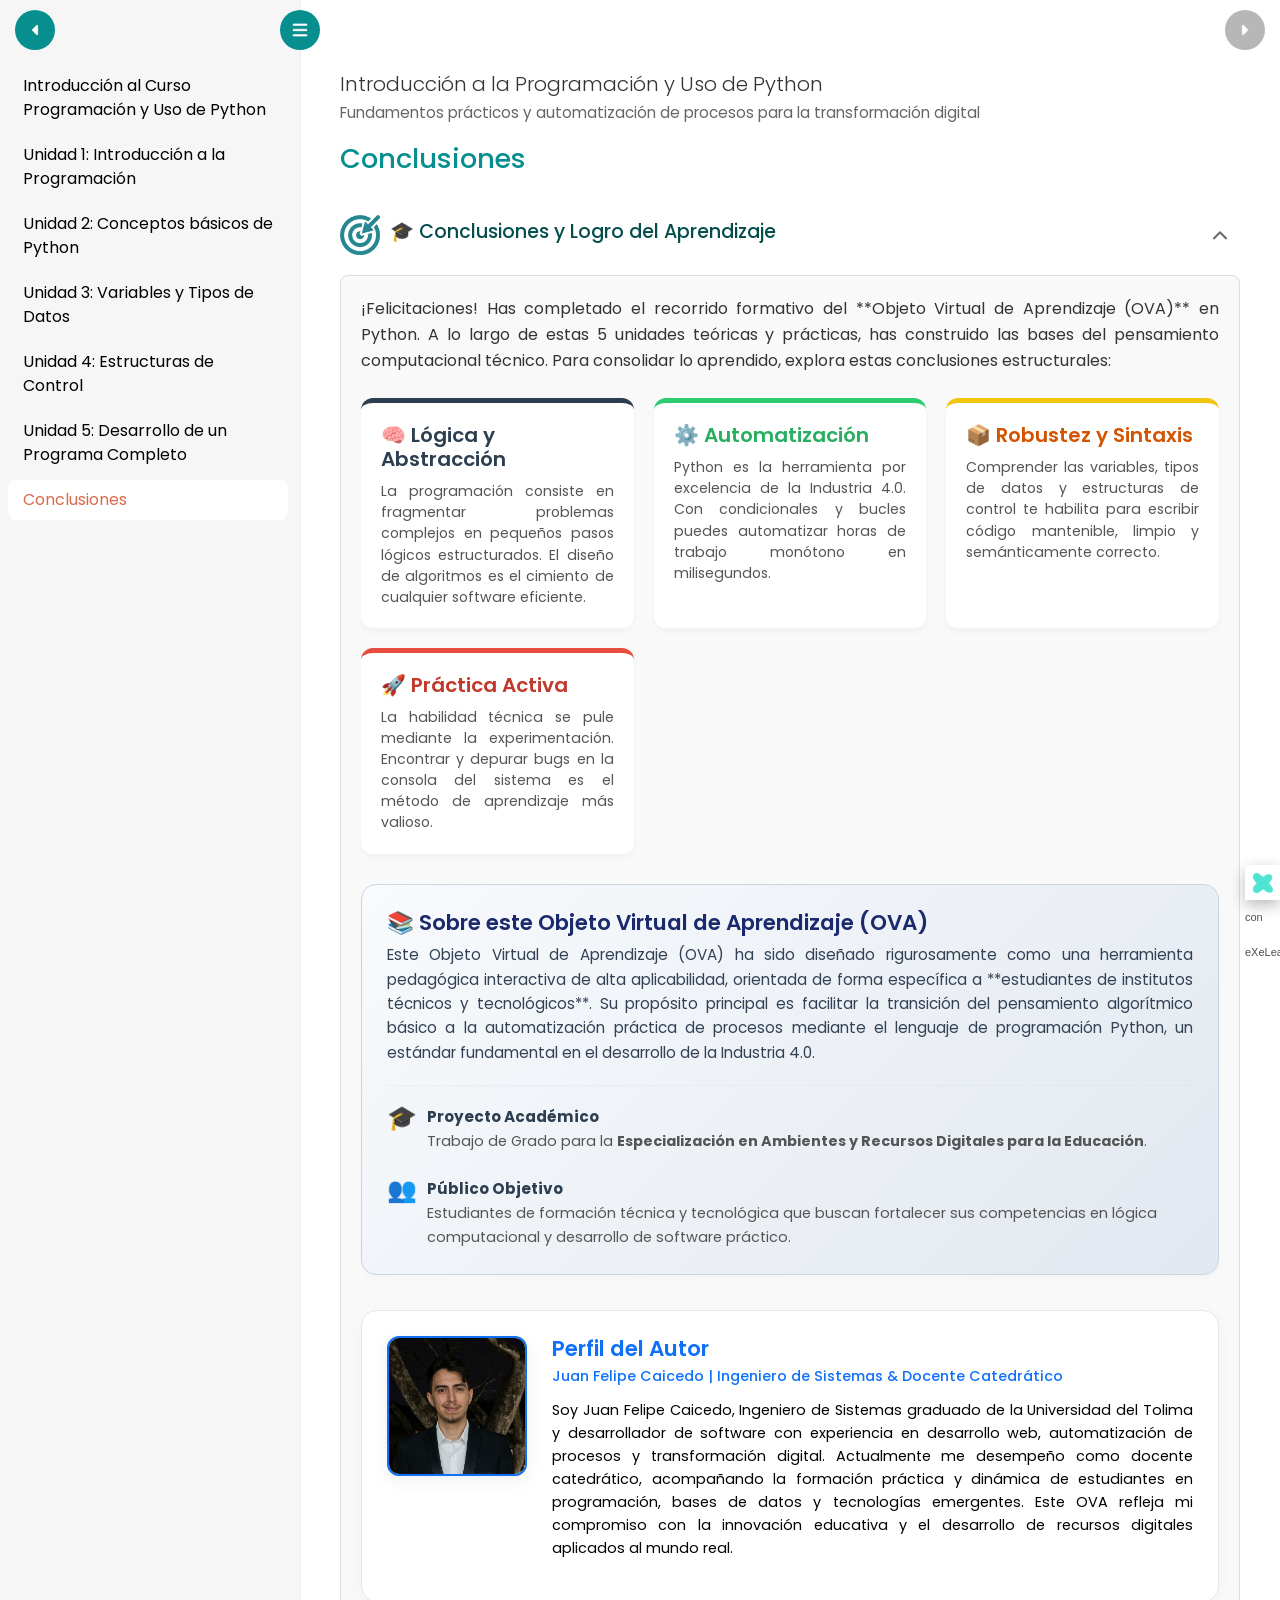
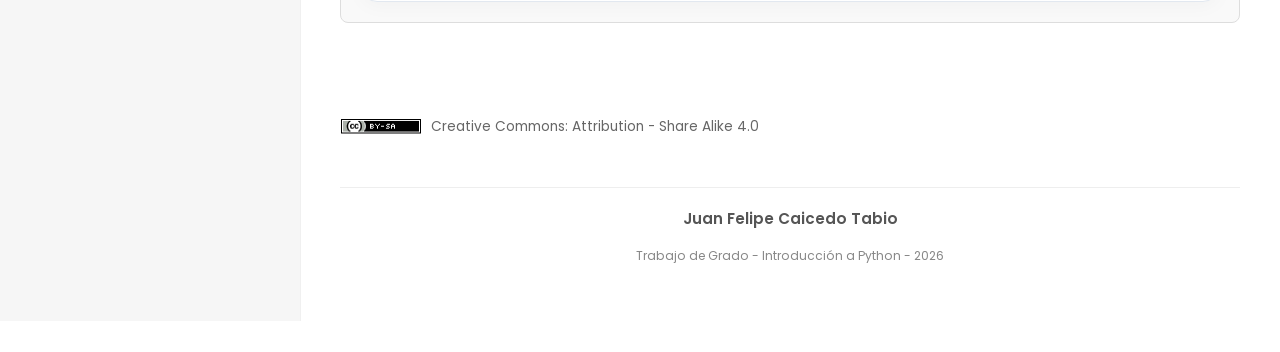
==== html/conclusiones-y-zona-de-retos.html @ b4ab0c45 "Add project files" ====
<!DOCTYPE html>
<html lang="es" id="exe-node-conclusiones-y-retos">
<head>
<meta charset="utf-8">
<meta name="generator" content="eXeLearning v3.0.2">
<meta name="viewport" content="width=device-width, initial-scale=1">
<link rel="license" type="text/html" href="https://creativecommons.org/licenses/by-sa/4.0/">
<title>Conclusiones | Introducción a la Programación y Uso de Python</title>
<script>document.querySelector("html").classList.add("js");</script>
<script src="../libs/jquery/jquery.min.js"> </script>
<script src="../libs/common_i18n.js"> </script>
<script src="../libs/common.js"> </script>
<script src="../libs/exe_export.js"> </script>
<script src="../libs/bootstrap/bootstrap.bundle.min.js"> </script>
<link rel="stylesheet" href="../libs/bootstrap/bootstrap.min.css">
<script src="../idevices/text/text.js"> </script>
<link rel="stylesheet" href="../idevices/text/text.css">
<link rel="stylesheet" href="../content/css/base.css">
<script src="../theme/style.js"> </script>
<link rel="stylesheet" href="../theme/style.css">
<link rel="icon" type="image/x-icon" href="../libs/favicon.ico">
<link href="https://fonts.googleapis.com/css2?family=Poppins:wght@300;400;600&amp;family=Courier+Prime:wght@400;700&amp;display=swap" rel="stylesheet">
<style>
    /* Tipografía Profesional */
    body {
        font-family: 'Poppins', sans-serif !important;
        color: #333;
    }

    /* Barra de progreso de lectura superior */
    #progress-container {
        position: fixed;
        top: 0;
        left: 0;
        width: 100%;
        height: 5px;
        background: transparent;
        z-index: 9999;
    }
    #progress-bar {
        height: 5px;
        background: linear-gradient(90deg, #e74c3c, #f1c40f, #2ecc71);
        width: 0%;
    }

    /* Estilo de Tarjetas Modernas */
    .iDevice {
        border: none !important;
        box-shadow: 0 4px 15px rgba(0,0,0,0.08) !important;
        border-radius: 16px !important;
        overflow: hidden;
        margin-bottom: 35px !important;
        transition: transform 0.3s cubic-bezier(0.25, 0.8, 0.25, 1), box-shadow 0.3s ease;
    }
    .iDevice:hover {
        transform: translateY(-5px);
        box-shadow: 0 10px 25px rgba(0,0,0,0.12) !important;
    }

    /* Estilos Premium de Conclusiones */
    .concl-grid {
        display: grid;
        grid-template-columns: repeat(auto-fit, minmax(200px, 1fr));
        gap: 20px;
        margin-bottom: 30px;
    }
    .concl-card {
        background: white;
        border-radius: 12px;
        padding: 20px;
        box-shadow: 0 4px 6px rgba(0,0,0,0.03);
        border-top: 5px solid #3498db;
        transition: all 0.3s ease;
    }
    .concl-card:hover {
        transform: translateY(-3px);
        box-shadow: 0 6px 12px rgba(0,0,0,0.08);
    }
    .concl-card.blue { border-top-color: #2c3e50; }
    .concl-card.green { border-top-color: #2ecc71; }
    .concl-card.amber { border-top-color: #f1c40f; }
    .concl-card.coral { border-top-color: #e74c3c; }

    /* Perfil del Autor */
    .author-profile {
        background: #ffffff;
        border-radius: 16px;
        padding: 25px;
        border: 1px solid #e2e8f0;
        margin-top: 35px;
        box-shadow: 0 4px 20px rgba(0, 0, 0, 0.03);
        display: flex;
        flex-direction: row;
        gap: 25px;
        align-items: flex-start; /* Alineado arriba para mayor orden */
        overflow: hidden;
        animation: authorFadeInUp 1s cubic-bezier(0.16, 1, 0.3, 1) both;
    }

    .author-photo-wrapper {
        flex-shrink: 0;
        width: 140px;
        height: 140px;
        border-radius: 12px;
        overflow: hidden;
        border: 2px solid #1070f7; /* Borde gris pizarra muy sobrio y elegante */
        box-shadow: 0 4px 15px rgba(100, 116, 139, 0.12);
        animation: authorScaleIn 1s cubic-bezier(0.16, 1, 0.3, 1) 0.2s both;
    }

    .author-photo {
        width: 100%;
        height: 100%;
        object-fit: cover;
        transition: transform 0.5s cubic-bezier(0.16, 1, 0.3, 1);
    }

    .author-photo-wrapper:hover .author-photo {
        transform: scale(1.06);
    }

    .author-info {
        flex-grow: 1;
        animation: authorFadeInRight 1s cubic-bezier(0.16, 1, 0.3, 1) 0.3s both;
    }

    .author-title {
        color: #1070f7; /* Título en tono pizarra oscuro muy profesional */
        margin-top: 0;
        margin-bottom: 4px;
        font-weight: 600;
        font-size: 1.35em;
    }

    .author-subtitle {
        color: #1070f7; /* Subtítulo en gris azulado sobrio */
        font-weight: 500;
        font-size: 0.9em;
        margin-bottom: 12px;
        display: block;
    }

    .author-bio {
        color: #000000; /* Texto en negro para mayor contraste */
        font-size: 0.9em;
        line-height: 1.6;
        text-align: justify;
        margin: 0;
    }

    /* Responsive Profile */
    @media (max-width: 640px) {
        .author-profile {
            flex-direction: column;
            align-items: center;
            text-align: center;
            padding: 20px;
            gap: 16px;
        }
        .author-photo-wrapper {
            width: 130px;
            height: 130px;
        }
        .author-bio {
            text-align: justify;
        }
        .author-title, .author-subtitle {
            text-align: center;
        }
    }

    /* Keyframes for animations */
    @keyframes authorFadeInUp {
        from {
            opacity: 0;
            transform: translateY(30px);
        }
        to {
            opacity: 1;
            transform: translateY(0);
        }
    }

    @keyframes authorScaleIn {
        from {
            opacity: 0;
            transform: scale(0.85);
        }
        to {
            opacity: 1;
            transform: scale(1);
        }
    }

    @keyframes authorFadeInRight {
        from {
            opacity: 0;
            transform: translateX(20px);
        }
        to {
            opacity: 1;
            transform: translateX(0);
        }
    }

</style>
</head>
<body class="exe-export exe-web-site" lang="es">
<script>document.body.className+=" js"</script>
<div class="exe-content exe-export pre-js siteNav-hidden"> 
<nav id="siteNav"> 
    <ul> 
        <li> <a href="../index.html" class="main-node no-ch">Introducción al Curso Programación y Uso de Python </a></li>
        <li> <a href="../html/unidad-1-introduccion-a-la-programacion.html" class="no-ch">Unidad 1: Introducción a la Programación</a></li>
        <li> <a href="../html/unidad-2-conceptos-basicos-de-python.html" class="no-ch">Unidad 2: Conceptos básicos de Python</a></li>
        <li> <a href="../html/unidad-3-variables-y-tipos-de-datos.html" class="no-ch">Unidad 3: Variables y Tipos de Datos</a></li>
        <li> <a href="../html/unidad-4-estructuras-de-control.html" class="no-ch">Unidad 4: Estructuras de Control</a></li>
        <li> <a href="../html/unidad-5-desarrollo-de-un-programa-completo.html" class="no-ch">Unidad 5: Desarrollo de un Programa Completo</a></li>
        <li class="active"> <a href="../html/conclusiones-y-zona-de-retos.html" class="active no-ch">Conclusiones</a></li>
    </ul>
</nav>
<main id="unidad-6-conclusiones" class="page"> 
    <header id="header-unidad-6" class="main-header"> 
        <div class="package-header">
            <h1 class="package-title">Introducción a la Programación y Uso de Python</h1>
            <p class="package-subtitle">Fundamentos prácticos y automatización de procesos para la transformación digital</p>
        </div>
        <div class="page-header"><h2 class="page-title">Conclusiones</h2></div>
    </header>
    
    <div id="page-content-unidad-6" class="page-content"> 
        
        <!-- iDevice: Conclusiones y Diploma -->
        <article id="idevice-conclusiones-diploma" class="box"> 
            <header class="box-head"> 
                <div class="box-icon exe-icon"> 
                    <img src="../theme/icons/objectives.png" alt="">
                </div>
                <h1 class="box-title">🎓 Conclusiones y Logro del Aprendizaje</h1>
                <button class="box-toggle box-toggle-on" title="Ocultar/Mostrar contenido"> <span>Ocultar/Mostrar contenido</span></button>
            </header>
            
            <div class="box-content">
                <p style="text-align: justify; line-height: 1.6; margin-bottom: 25px;">
                    ¡Felicitaciones! Has completado el recorrido formativo del **Objeto Virtual de Aprendizaje (OVA)** en Python. A lo largo de estas 5 unidades teóricas y prácticas, has construido las bases del pensamiento computacional técnico. Para consolidar lo aprendido, explora estas conclusiones estructurales:
                </p>
                
                <!-- Grid de Conclusiones -->
                <div class="concl-grid">
                    <div class="concl-card blue">
                        <h4 style="margin: 0 0 10px; color: #2c3e50; font-weight: 600;">🧠 Lógica y Abstracción</h4>
                        <p style="font-size: 0.88em; margin: 0; color: #555; line-height: 1.5; text-align: justify;">La programación consiste en fragmentar problemas complejos en pequeños pasos lógicos estructurados. El diseño de algoritmos es el cimiento de cualquier software eficiente.</p>
                    </div>
                    <div class="concl-card green">
                        <h4 style="margin: 0 0 10px; color: #27ae60; font-weight: 600;">⚙️ Automatización</h4>
                        <p style="font-size: 0.88em; margin: 0; color: #555; line-height: 1.5; text-align: justify;">Python es la herramienta por excelencia de la Industria 4.0. Con condicionales y bucles puedes automatizar horas de trabajo monótono en milisegundos.</p>
                    </div>
                    <div class="concl-card amber">
                        <h4 style="margin: 0 0 10px; color: #d35400; font-weight: 600;">📦 Robustez y Sintaxis</h4>
                        <p style="font-size: 0.88em; margin: 0; color: #555; line-height: 1.5; text-align: justify;">Comprender las variables, tipos de datos y estructuras de control te habilita para escribir código mantenible, limpio y semánticamente correcto.</p>
                    </div>
                    <div class="concl-card coral">
                        <h4 style="margin: 0 0 10px; color: #c0392b; font-weight: 600;">🚀 Práctica Activa</h4>
                        <p style="font-size: 0.88em; margin: 0; color: #555; line-height: 1.5; text-align: justify;">La habilidad técnica se pule mediante la experimentación. Encontrar y depurar bugs en la consola del sistema es el método de aprendizaje más valioso.</p>
                    </div>
                </div>

                <!-- Detalles del Proyecto de Grado y Conclusión Contextual -->
                <div style="background: linear-gradient(135deg, #f8fafc 0%, #e2e8f0 100%); border-radius: 15px; padding: 25px; border: 1px solid #cbd5e1; margin-top: 30px; box-shadow: 0 4px 6px rgba(0,0,0,0.02); font-family: 'Poppins', sans-serif;">
                    <h3 style="color: #1a2a6c; margin-top: 0; font-weight: 600; display: flex; align-items: center; gap: 8px;">📚 Sobre este Objeto Virtual de Aprendizaje (OVA)</h3>
                    <p style="color: #334155; font-size: 0.95em; line-height: 1.6; text-align: justify; margin-bottom: 20px;">
                        Este Objeto Virtual de Aprendizaje (OVA) ha sido diseñado rigurosamente como una herramienta pedagógica interactiva de alta aplicabilidad, orientada de forma específica a **estudiantes de institutos técnicos y tecnológicos**. Su propósito principal es facilitar la transición del pensamiento algorítmico básico a la automatización práctica de procesos mediante el lenguaje de programación Python, un estándar fundamental en el desarrollo de la Industria 4.0.
                    </p>
                    
                    <hr style="border: 0; border-top: 1px solid #cbd5e1; margin: 20px 0;">
                    
                    <div style="display: grid; grid-template-columns: 1fr; gap: 15px; text-align: left;">
                        <div style="display: flex; align-items: flex-start; gap: 10px;">
                            <span style="font-size: 1.5em; line-height: 1;">🎓</span>
                            <div>
                                <strong style="color: #2c3e50; display: block; font-size: 0.95em;">Proyecto Académico</strong>
                                <span style="font-size: 0.9em; color: #555;">Trabajo de Grado para la <strong>Especialización en Ambientes y Recursos Digitales para la Educación</strong>.</span>
                            </div>
                        </div>
                        <div style="display: flex; align-items: flex-start; gap: 10px; margin-top: 10px;">
                            <span style="font-size: 1.5em; line-height: 1;">👥</span>
                            <div>
                                <strong style="color: #2c3e50; display: block; font-size: 0.95em;">Público Objetivo</strong>
                                <span style="font-size: 0.9em; color: #555;">Estudiantes de formación técnica y tecnológica que buscan fortalecer sus competencias en lógica computacional y desarrollo de software práctico.</span>
                            </div>
                        </div>
                    </div>
                </div>

                <!-- Perfil del Autor -->
                <div class="author-profile">
                    <div class="author-photo-wrapper">
                        <img src="../content/img/foto_autor_ova.jpeg" alt="Felipe Caicedo" class="author-photo">
                    </div>
                    <div class="author-info">
                        <h3 class="author-title">Perfil del Autor</h3>
                        <span class="author-subtitle">Juan Felipe Caicedo | Ingeniero de Sistemas & Docente Catedrático</span>
                        <div class="author-bio">
                            <p>Soy Juan Felipe Caicedo, Ingeniero de Sistemas graduado de la Universidad del Tolima y desarrollador de software con experiencia en desarrollo web, automatización de procesos y transformación digital. Actualmente me desempeño como docente catedrático, acompañando la formación práctica y dinámica de estudiantes en programación, bases de datos y tecnologías emergentes. Este OVA refleja mi compromiso con la innovación educativa y el desarrollo de recursos digitales aplicados al mundo real.</p>
                        </div>
                    </div>
                </div>

            </div>
        </article>

    </div>
</main>

<div class="nav-buttons"> 
    <a href="../html/unidad-5-desarrollo-de-un-programa-completo.html" title="Anterior" class="nav-button nav-button-left"> <span>Anterior</span></a>
    <span class="nav-button nav-button-right" aria-hidden="true" style="background-color: #b7b7b7;"> <span>Siguiente</span></span>
</div>

<footer id="siteFooter">
    <div id="siteFooterContent"> 
        <div id="packageLicense" class="cc cc-by-sa"> 
            <p><span class="license-label">Licencia: </span><a href="https://creativecommons.org/licenses/by-sa/4.0/" class="license">creative commons: attribution - share alike 4.0</a></p>
        </div>
        <div id="siteUserFooter"> 
            <div>
                <div id="progress-container">
                    <div id="progress-bar"></div>
                </div>
                <div style="text-align: center; padding: 20px; border-top: 1px solid #eee; margin-top: 50px;">
                    <p style="font-weight: 600; color: #555;">Juan Felipe Caicedo Tabio</p>
                    <p style="font-size: 0.8em; color: #888;">Trabajo de Grado - Introducción a Python - 2026</p>
                </div>
                <script>
                    window.onscroll = function() {
                        var winScroll = document.body.scrollTop || document.documentElement.scrollTop;
                        var height = document.documentElement.scrollHeight - document.documentElement.clientHeight;
                        var scrolled = (winScroll / height) * 100;
                        document.getElementById("progress-bar").style.width = scrolled + "%";
                    };
                </script>
            </div>
        </div>
    </div>
</footer>
</div>
<p id="made-with-eXe"> <a href="https://exelearning.net/" target="_blank" rel="noopener"> <span>Creado con eXeLearning <span>(nueva ventana)</span></span></a></p>

</body>
</html>
---- idevices/text/text.css ----
/* Text iDevice (export CSS) */
.exe-text-activity div.inline {
    display: flex;
}

.exe-text-activity div.inline dt {
    margin: 0 0 0 auto;
}

.exe-text-activity div.inline dd {
    margin-left: 10px;
}

.idevice_node.text .iDevice_buttons.feedback-button {
    margin-bottom: 1em;
}
---- content/css/base.css ----
.exe-content{
  background: #fff;
}

.exe-content .page-title{
  font-size: 1.45em;
}

.exe-content .box{
  margin-top: 20px;
  border: 1px solid #dbdbdb;
}

.exe-content .box-head {
  border-bottom: 1px solid #dbdbdb;
}

.exe-export .no-header .box-head {
  border-bottom: 0;
}

.exe-content .box-head .box-title {
  margin: 0;
  font-size: 1.2em;
}

.exe-content a{
  color: #5a7f0c;
}

.exe-content a:hover,
.exe-content a:focus{
  color: #71a300;
}

.exe-content h2{
  font-size: 1.45em;
}
.exe-content h3{
  font-size: 1.35em;
}
.exe-content h4{
  font-size: 1.25em;
}
.exe-content h5{
  font-size: 1.15em;
}

.exe-content a {
    text-decoration: none
}

.exe-content a:hover,
.exe-content a:focus {
    text-decoration: underline
}

@media print {
    .external-iframe-src {
        display: block !important;
        margin: 2em 0;
        font-size: .95em;
        text-align: center
    }

    #made-with-eXe {
        display: none
    }
}

.external-iframe {
    border: 0
}

.pre-code {
    background: #112C4A;
    color: #E7ECF1;
    font-family: Monaco, Courier, monospace;
    border-radius: 9px;
    font-size: 12px;
    margin: 2em 1em;
    overflow: auto;
    padding: 20px
}

.exe-dl {
    margin-bottom: 2em;
    margin-left: 1.5em
}

.exe-dl dt {
    font-weight: bold
}

.exe-dl dd {
    margin: 1em 1.5em
}

.js .exe-dl dt {
    margin: 1.2em 0 0 0
}

.exe-dl dt a {
    text-decoration: underline
}

.exe-dl .icon {
    font-family: Arial, sans-serif;
    display: block;
    width: 20px;
    height: 20px;
    font-size: 16px;
    margin-right: 1em;
    line-height: 20px;
    text-align: center;
    float: left;
    border-radius: 2px;
    position: relative
}

@media all and (min-width: 1px) {
    .exe-dl dt a {
        align-items: center;
        display: flex;
        text-decoration: none
    }

    .exe-dl .icon {
        height: 18px;
        line-height: 18px;
        width: 18px;
        padding: 1px;
        font: 18px monospace;
        font-weight: bold;
        display: flex;
        justify-content: center;
        align-items: center
    }
}

.exe-dl-toggler {
    height: 20px;
    margin: 1.5em
}

.exe-dl-toggler a {
    margin-left: 0;
    font-weight: bold
}

.js .exe-dl dd {
    display: none;
    padding-left: 0;
    margin: 1em 1em 1em 37px
}

/* Math */
.exe-math {
    display: block;
    margin: 2em 0
}

.exe-math,
.MathJax_Display {
    text-align: left !important
}

.exe-math.position-center,
.position-center .MathJax_Display,
[style*="text-align: center"] .MathJax_Display {
    text-align: center !important
}

.exe-math.position-right,
.position-right .MathJax_Display,
[style*="text-align: right"] .MathJax_Display {
    text-align: right !important
}

.js .show-image .exe-math-code,
.js .show-code .exe-math-img {
    display: none
}

.exe-math-links {
    font-size: .85em
}

.exe-math-inline {
    display: inline;
    margin: 0 .1em !important
}

/* TinyMCE: Images and media */
.exe-figure {
    margin: 2em 0;
    max-width: 100%
}

.position-center {
    margin: 2em auto
}

.position-right {
    margin: 2em 0 2em auto
}

.float-left {
    float: left;
    margin: .5em 1.5em 1em 0
}

.float-right {
    float: right;
    margin: .5em 0 1em 2em
}

.figcaption {
    padding-top: .2em
}

.figcaption.header {
    padding-top: 0;
    padding-bottom: .2em
}

/* TinyMCE templates */
.exe-layout-2-cols,
.exe-layout-3-cols {
    width: 100%
}

.exe-col{
    box-sizing: content-box;
}

.exe-layout-2-cols .exe-col {
    float: left;
    width: 49%
}

.exe-layout-2-cols .exe-col-1 {
    padding-right: 1%
}

.exe-layout-2-cols .exe-col-2 {
    padding-left: 1%
}

.exe-layout-2-30-70 .exe-col {
    width: 69%
}

.exe-layout-2-30-70 .exe-col-1 {
    width: 29%
}

.exe-layout-2-70-30 .exe-col {
    width: 29%
}

.exe-layout-2-70-30 .exe-col-1 {
    width: 69%
}

.exe-layout-3-cols .exe-col {
    float: left;
    width: 32%
}

.exe-layout-3-cols .exe-col-1,
.exe-layout-3-cols .exe-col-2 {
    padding-right: 2%
}

pre.mermaid {
    margin: 1.5em 0;
    text-align: center;
}

/* Blocks */
.exe-block-warning {
    background: #FCF8E3;
    color: #796034;
    border: 1px solid #FAEBCC;
    padding: 0 1em;
    border-radius: 4px
}

p.exe-block-warning {
    padding: 1em
}

.exe-block-alert {
    background: #ffc;
    color: #855000;
    border: 1px solid #FFF099;
    padding: 0 1em;
    border-radius: 4px
}

p.exe-block-alert {
    padding: 1em
}

.exe-block-danger {
    background: #FEF0EF;
    color: #973C3B;
    border: 1px solid #F3DADD;
    padding: 0 1em;
    border-radius: 4px
}

p.exe-block-danger {
    padding: 1em
}

.exe-block-info {
    background: #E1F1F9;
    color: #2B627D;
    border: 1px solid #C9EDF4;
    padding: 0 1em;
    border-radius: 4px
}

p.exe-block-info {
    padding: 1em
}

.exe-block-success {
    background: #E5F3E0;
    color: #336634;
    border: 1px solid #DEEDD1;
    padding: 0 1em;
    border-radius: 4px
}

p.exe-block-success {
    padding: 1em
}

.exe-content .exe-block-warning a,
.exe-content .exe-block-warning a:hover,
.exe-content .exe-block-warning a:focus {
    color: #4F360A
}

.exe-content .exe-block-alert a,
.exe-content .exe-block-alert a:hover,
.exe-content .exe-block-alert a:focus {
    color: #5B2600
}

.exe-content .exe-block-danger a,
.exe-content .exe-block-danger a:hover,
.exe-content .exe-block-danger a:focus {
    color: #6D1211
}

.exe-content .exe-block-info a,
.exe-content .exe-block-info a:hover,
.exe-content .exe-block-info a:focus {
    color: #063853
}

.exe-content .exe-block-success a,
.exe-content .exe-block-success a:hover,
.exe-content .exe-block-success a:focus {
    color: #093C0A
}

div.exe-block-warning,
div.exe-block-alert,
div.exe-block-danger,
div.exe-block-info,
div.exe-block-success {
    margin: 1em 0
}

/* RTL support */
body [dir='rtl'] {
    text-align: start
}

/* Autoclear */
.exe-content .idevice_body,
.exe-clear {
    overflow: auto
}

/* JavaScript on/offf */
.js-hidden {
    display: none;
}

.exe-hidden,
.js-required,
.js .js-hidden,
.exe-mindmap-code {
    display: none
}

.js .js-required {
    display: block
}

.box-toggle {
    display: none;
}

.js .box-toggle {
    display: inline-block;
}

.sr-av,
.js .js-sr-av,
.exe-hidden-accessible,
.js .exe-tooltip-text {
    position: absolute;
    overflow: hidden;
    clip: rect(0 0 0 0);
    clip: rect(0, 0, 0, 0);
    height: 0
}

/* Tables */
.exe-table {
    margin: 2em auto;
    max-width: 100%;
    border: 1px solid #CCC;
    border-collapse: collapse;
    border-spacing: 0
}

.exe-table tr {
    background: #fff
}

.exe-table caption {
    padding: .5em 0;
    text-align: center;
    font-style: italic;
    caption-side: top;
}

.exe-table td,
.exe-table th {
    border: 1px solid #CCC;
    margin: 0;
    padding: 0.5em 1em
}

.exe-table thead {
    background: #ddd;
    color: #000;
    text-align: left
}

.exe-table tr:nth-child(2n-1) td,
.exe-table tbody tr:nth-child(2n-1) th {
    background: #F4F4F4
}

.exe-table tbody tr:nth-child(2n) th {
    background: #F4F4F4
}

.exe-table tbody tr:nth-child(2n-1) th {
    background: #E4E4E4
}

.exe-table thead+tbody tr:nth-child(2n) th {
    background: #fff
}

.exe-table thead+tbody tr:nth-child(2n-1) th {
    background: #F4F4F4
}

.exe-table-minimalist {
    margin: 2em auto;
    border-collapse: collapse
}

.exe-table-minimalist tr {
    background: #fff
}

.exe-table-minimalist thead th {
    color: #000;
    padding: .6em 1.5em .6em .8em;
    border-bottom: 2px solid #CCC;
    text-align: left
}

.exe-table-minimalist td,
.exe-table-minimalist tbody th {
    border-bottom: 1px solid #ccc;
    color: #555;
    padding: .5em 1.5em .5em .8em
}

.exe-table-minimalist tbody tr:hover td,
.exe-table-minimalist tbody tr:hover th {
    color: #222
}

.exe-table-minimalist tr:nth-child(2n-1) td,
.exe-table-minimalist tbody tr:nth-child(2n-1) th {
    background: #F9F9F9
}

.exe-table-minimalist caption {
    text-align: center;
    font-style: italic;
    border-bottom: 2px solid #CCC;
    padding: .6em 0
}

/* Responsive tables */
.exe-table-responsive {
    display: block;
    overflow-x: auto;
    border: none
}

.exe-table-responsive,
.exe-table-responsive th,
.exe-table-responsive tr,
.exe-table-responsive td {
    width: auto !important
}

/* Tooltips */
body .qtip {
    font-size: .85em;
    line-height: 1.5em
}

.qtip .exe-tooltip-text {
    position: relative;
    overflow: auto;
    clip: auto;
    height: auto
}

/* Structured lists */
ol.auto-numbered {
    counter-reset: item
}

.auto-numbered ol {
    counter-reset: item
}

.auto-numbered li {
    display: block
}

.auto-numbered li:before {
    content: counters(item, ".") ".- ";
    counter-increment: item
}

/* Blockquote + Cite */
.exe-quote-cite cite {
    display: block;
    text-align: right;
    margin-top: -.5em
}

/* File information */
.exe-link-data {
    font-size: .8em;
    margin: 0 .2em
}

.exe-link-data abbr {
    cursor: help
}

/* Quote With Authorship */
.styled-qc {
    font-family: Georgia, serif;
    font-style: italic;
    margin: 1.5em 2.5em;
    padding: 0.25em 3.5em;
    position: relative
}

.styled-qc:before {
    display: block;
    content: "\201C";
    font-size: 5em;
    position: absolute;
    left: 0;
    top: -20px
}

/* Responsive design */
iframe,
object,
embed {
    max-width: 100%
}

img,
video {
    max-width: 100%;
    height: auto
}

@media all and (max-width: 992px) {
    .exe-layout-3-cols .exe-col {
        float: none;
        width: 100%;
        padding: 0
    }

    .exe-layout-3-cols .exe-col .exe-figure {
        margin: 2em auto
    }
}

@media all and (max-width: 780px) {
    .styled-qc {
        margin: 1.5em .5em
    }

    .exe-layout-2-cols .exe-col {
        float: none;
        width: 100%;
        padding: 0
    }

    .exe-layout-2-cols .exe-col .exe-figure {
        margin: 2em auto
    }
}

/* Made with eXeLearning */
#made-with-eXe {
    margin: 0;
    position: fixed;
    bottom: 0;
    right: 0
}

#made-with-eXe a {
    text-decoration: none;
    box-shadow: rgba(0, 0, 0, 0.35) 0px 5px 15px;
    border-top-left-radius: 4px;
    color: #222;
    font-size: 11px;
    font-family: Arial, sans-serif;
    line-height: 35px;
    width: 35px;
    height: 35px;
    background: #fff url(../img/exe_powered_logo.png) no-repeat 3px 50%;
    display: block;
    background-size: auto 20px;
    text-decoration: none;
    transition: .5s;
    opacity: .8
}

#made-with-eXe span {
    padding-left: 35px;
    padding-right: 5px
}

#made-with-eXe span span {
    position: absolute;
    overflow: hidden;
    clip: rect(0 0 0 0);
    clip: rect(0, 0, 0, 0);
    height: 0
}

#made-with-eXe a:hover {
    width: auto;
    padding: 0 5px;
    background-position: 5px 50%;
    opacity: 1
}

/* Search bar */
#exe-client-search-reset {
    display: none;
}
#exe-client-search-reset.visible {
    display: inline;
}

/* Box toggler */
.exe-export article.minimized .box-content{
    display: none;
}

/* BOX no visible */
.exe-export article.novisible.box{
    display: none  !important;
}

/* iDevice no visible */
.exe-export article.box .idevice_node.novisible{
    display: none  !important;
}

/* Teacher mode */
html:not(.mode-teacher) .js .teacher-only {
    display: none !important;
}
---- theme/style.css ----
/* Default style (to review) */

body.exe-export {
    padding: 1em 0;
}

body.exe-web-site {
    padding: 0;
}

.exe-content a {
    color: #d76b4a;
}
.exe-content a:hover,
.exe-content a:focus {
    color: #993d28;
}

#node-content-container.exe-content #node-content {
    padding-top: 20px;
    padding-bottom: 20px;
    max-width: 1280px;
    margin: 0 auto;
    display: block;
}

.exe-content {
    color: #333;
    background-color: #fff;
}

.js .exe-export .exe-content {
    min-height: 100vh;
}

.js .in-iframe .exe-content {
    min-height: 0;
}

.exe-content .package-title {
    font-size: 1.25rem;
    font-weight: 300;
}

.exe-content .page-title {
    color: #078e8e;
    font-size: 1.7rem;
    text-align: left;
}

.exe-single-page .package-header h1 {
    color: #333;
    font-size: 1.25rem;
    font-weight: 300;
    text-align: left;
    margin-bottom: 2em;
}

.exe-single-page .package-node {
    margin-bottom: 3.5em;
}

.exe-single-page .package-subtitle {
    top: -2.1em;
}

.exe-single-page main.page > section {
    min-height: 4em;
}

.exe-content .box {
    margin: 20px 0;
    border: none;
    background-color: #fff;
}

.exe-web-site .exe-content .box {
    margin: 40px 0;
}

.exe-content .box-head {
    border-bottom: 0;
}

#node-content-container.exe-content .box {
    border: 1px dotted #ddd;
}
#node-content-container.exe-content .box.hidden-idevices {
    border-style: solid;
}

.exe-content .box header {
    min-height: 60px;
}

.exe-content .box-title {
    color: #054d4d;
    font-size: 1.5rem;
}

.exe-content .box-head .exe-icon {
    float: left;
}

.exe-web-site .page-content,
#exe-client-search,
.exe-web-site main > header,
.exe-web-site #siteFooterContent,
.exe-export .exe-content {
    max-width: 1280px;
    padding: 0 20px;
    margin: 0 auto;
}

.exe-web-site .exe-content {
    max-width: none;
    padding: 0;
}

.exe-export main {
    padding-top: 1.5em;
}
.exe-web-site main {
    padding-top: 4.5em;
}

/* siteNav */
#siteNav {
    float: left;
    background: #f6f6f6;
    _border-right: 1px solid #f0f0f0;
    width: 300px;
    padding-top: 66px;
    padding-left: 8px;
}
.exe-web-site .exe-content {
    box-shadow: 
        inset 300px 0 0 0 #f6f6f6,
        inset 301px 0 0 0 #f0f0f0;
}
#siteFooter {
    margin-bottom: 2em;
    color: #555;
    font-size: 0.95em;
}
#siteNav .other-section {
    display: none;
}
#sidebar-nav.fixed {
    position: fixed;
}
body.siteNav-off #siteNav {
    display: none;
}
body.siteNav-off .exe-content {
    box-shadow: none;
}
.exe-web-site main.page {
    padding-top: 4.5em;
    padding-left: 320px;
    padding-right: 20px;
    /* min-height: calc(100vh - 300px); */
}
.exe-web-site #siteFooter {
    padding:  20px 20px 20px 320px;
}
body.siteNav-off main.page,
body.siteNav-off #siteFooter {
    padding-left: 20px;
}
#siteNav ul {
    margin: 0;
    padding: 0;
    list-style: none;
}
#siteNav ul ul {
    margin-top: 5px;
}

#siteNav li {
    margin: 0 0 5px 0;
    padding: 0;
    list-style: none;
}

#siteNav a {
    color: #000;
    display: block;
    padding: 8px 15px;
    border-radius: 8px;
    max-width: 280px;
    transition: background-color 0.5s ease;
}

#siteNav a.active {
    background: #fff;
    color: #d76b4a;
}

#siteNav a.highlighted-link {
    color: #d76b4a;
    background: #ededed;
}

#siteNav a.highlighted-link:hover,
#siteNav a.highlighted-link:focus {
    background: #fff;
}

#siteNav a:hover {
    background: #f2f2f2;
    text-decoration: none;
}

#siteNav ul ul a {
    padding-left: 35px;
    font-size: 0.95em;
}

#siteNav ul ul ul a {
    padding-left: 55px;
    font-size: 0.9em;
}

#siteNav ul ul ul ul a {
    padding-left: 75px;
}
/* pagination */
.nav-buttons .nav-button,
button.toggler {
    position: fixed;
    top: 10px;
    left: 15px;
    display: block;
    width: 40px;
    height: 40px;
    background: #078e8e url(img/icons.png) no-repeat 0 0;
    background-size: auto 40px;
    border-radius: 50%;
    z-index: 999;
    border: 0;
    transition: background-color 0.5s ease;
}
.nav-buttons span.nav-button {
    cursor: not-allowed;
    background-color: #b7b7b7;
}
.nav-buttons .nav-button-left {
    background-position: -80px 0;
}
.nav-buttons .nav-button-right {
    background-position: -120px 0;
}
button#searchBarTogger {
    background-position: -40px 0;
    display: none;
}

.exe-search-on #searchBarTogger {
    display: inline;
}

button#siteNavToggler {
    left: 280px;
}
button#searchBarTogger {
    left: 330px;
}
body.siteNav-off button#siteNavToggler {
    left: 65px;
}
body.siteNav-off button#searchBarTogger {
    left: 115px;
}
.nav-buttons a:hover,
.nav-buttons a:focus,
button.toggler:hover,
button.toggler:focus {
    background-color: #066d6d;
    border-color: #066d6d;
}
.nav-buttons .nav-button span,
.box-toggle span,
#exe-client-search-reset span,
#packageLicense .license-label {
    position: absolute;
    clip: rect(1px 1px 1px 1px); /* IE6, IE7 */
    clip: rect(1px, 1px, 1px, 1px);
}
.package-subtitle {
    font-size: .95em;
    color: #666;
    position: relative;
    top: -.15em;
}
.nav-buttons .nav-button-right {
    left: auto;
    right: 15px;
}
/* Box toggler */
.exe-export .box {
    position: relative;
}
.exe-export .box-toggle {
    width: 40px;
    height: 40px;
    background: url(img/icons.png) no-repeat -200px 0;
    background-size: auto 40px;
    border-radius: 50%;
    border: 0;
    position: absolute;
    top: 0;
    right: 0;
    opacity: 0.6;
}
.exe-export .box-head:hover .box-toggle,
.exe-export .box-toggle:focus {
    opacity: 1;
}

.exe-export .no-header .box-toggle {
    top: -10px;
}

.exe-export .minimized .box-toggle {
    background-position: -160px 0;
}

#node-content-container.exe-content .box-head .exe-icon {
    width: 60px;
    height: 60px;
    font-size: 40px;
}

#node-content-container.exe-content .box-head .exe-icon img {
    height: 40px;
}

.exe-export .box-icon img {
    display: block;
    float: left;
    margin-right: 10px;
}

.exe-export .box-icon img {
    width: 40px;
    height: auto;
}

.exe-export .box-title {
    padding-top: 5px;
}

.exe-export .box.minimized .box-head {
    border-bottom: 1px solid #ddd;
}

.exe-export .box.no-header.minimized .box-head {
    border-color: #fff;
}

.exe-export .box .box-content {
    background: #f9f9f9;
    border: 1px solid #ddd;
    padding: 20px;
    border-radius: 8px;
    overflow: auto;
}

.exe-export .box.no-header .box-content {
    background: none;
    border: none;
    padding: 20px 0;
}
/* Search bar */
#exe-client-search {
    display: none;
    margin-bottom: 30px;
}
#exe-client-search-text {
    max-width: 80%;
    max-width: calc(100% - 90px);
    display: inline;
}
#exe-client-search-submit {
    text-indent: -999em;
    background: #078e8e url(img/icons.png) no-repeat -41px -1px;
    background-size: auto 40px;
    width: 38px;
    height: 38px;
    border: none;
    border-radius: 4px;
}
#exe-client-search-reset.visible {
    background: url(img/icons.png) no-repeat -242px -1px;
    background-size: auto 40px;
    width: 38px;
    height: 38px;
    display: inline-block;
    vertical-align: middle;
    position: relative;
    top: -3px;
    left: -5px;
    opacity: 0.6;
    border-radius: 4px;
}
#exe-client-search-reset:hover,
#exe-client-search-reset:focus {
    opacity: 1;
}
#exe-client-search-submit:hover,
#exe-client-search-submit:focus {
    background-color: #066d6d;
}
#exe-client-search-results-list ul,
#exe-client-search-results-list li {
    margin: 2em 0;
    padding: 0;
    list-style: none;
}
#exe-client-search-results-list li {
    margin: 0 0 1em 0;
}
#exe-client-search-results-list p {
    margin-top: 2em;
}

/* Licenses */
#packageLicense {
    text-align: left;
    font-size: 0.9em;
    color: #555;
    line-height: 1em;
    margin: 2.5em 0 2em 0;
    border: 1px solid transparent;
    border-radius: 2px;
}
#packageLicense p {
    margin: 0;
}
#packageLicense a {
    color: #666;
    text-transform: capitalize;
    display: inline-block;
    white-space: nowrap;
    text-overflow: ellipsis;
    max-width: 100%;
    overflow: hidden;
    line-height: 15px;
}
#packageLicense a:hover,
#packageLicense a:focus {
    text-decoration: none;
    color: #d76b4a;
}
#packageLicense.propietary {
    position: absolute;
    overflow: hidden;
    clip: rect(0, 0, 0, 0);
    height: 0;
}
#packageLicense.cc {
    padding: 0 20px 0 90px;
    background: url(img/licenses.gif) no-repeat 0 0;
}
#packageLicense.cc-by-sa {
    background-position: 0 -100px;
}
#packageLicensea.cc-by-nd {
    background-position: 0 -200px;
}
#packageLicense.cc-by-nc {
    background-position: 0 -300px;
}
#packageLicense.cc-by-nc-sa {
    background-position: 0 -400px;
}
#packageLicense.cc-by-nc-nd {
    background-position: 0 -500px;
}
#packageLicense.cc-0 {
    background-position: 0 -600px;
}

/* iDevice buttons */
.exe-content .iDevice_buttons input,
.exe-content .iDevice_buttons button {
    background: #fff;
    color: #555;
    border: 1px solid #ccc;
    padding: 4px 10px;
    border-radius: 4px;
    transition: 0.5s ease;
}
.exe-content .iDevice_buttons input:hover,
.exe-content .iDevice_buttons input:focus,
.exe-content .iDevice_buttons button:hover,
.exe-content .iDevice_buttons button:focus {
    box-shadow: 2px 2px 4px #dbdbdb;
    color: #000;
    border-color: #bbb;
}

/* Page counter */
.page-counter {
    display: inline;
    float: right;
    margin: 0 0 0.5em 20px;
    font-size: 0.9em;
    color: #777;
    font-weight: 300;
}
.page-counter .page-counter-sep {
    margin: 0 0.1em;
}
.exe-web-site .page-counter {
    position: fixed;
    top: 18px;
    right: 70px;
    margin: 0;
    font-size: 0.9em;
    color: #777;
    padding: 0 8px;
    border-radius: 4px;
    text-align: left;
}

/* Teacher mode */
#teacher-mode-toggler-wrapper {
    float: right;
    margin: 0 0 0 1em;
}
#teacher-mode-toggler.form-check-input:checked {
    background-color: #078e8e;
    border-color: #078e8e;
    font-size: 0.9em;
    margin-right: 0.6em;
}
label[for="teacher-mode-toggler"] {
    font-size: 0.9em;
    color: #777;
    position: relative;
    top: -0.2em;
}

/* Bootstrap buttons */
.exe-content .btn-primary {
    background-color: #066d6d;
    border-color: #066d6d;
}
.exe-content .btn-primary:hover,
.exe-content .btn-primary:focus {
    background-color: #078e8e;
    border-color: #078e8e;
}

/* Responsive design */
@media (max-width: 767.98px) {
    #siteNav {
        width: 251px;
    }
    .exe-web-site .exe-content {
        box-shadow: 
            inset 251px 0 0 0 #f6f6f6,
            inset 252px 0 0 0 #f0f0f0;
    }
    #siteNav a {
        max-width: 235px;
    }
    button#siteNavToggler {
        left: 232px;
    }
    button#searchBarTogger {
        left: 282px;
    }
    .exe-web-site main.page,
    .exe-web-site #siteFooter {
        padding-left: 270px;
    }
}

@media (max-width: 575.98px) {
    #siteNav {
        width: 100%;
        float: none;
        padding: 68px 10px 20px 10px;
        min-height: 0 !important;
        height: auto !important;
    }
    .exe-web-site .exe-content {
        box-shadow: none;
    }
    body.exe-web-site main.page {
        padding-top: 2.5em;
        padding-left: 0;
    }
    body.exe-web-site #siteFooter {
        padding-left: 0;
    }
    .exe-web-site.siteNav-off main.page {
        padding-top: 5.5em;
    }
    .nav-buttons .nav-button,
    button.toggler {
        position: absolute;
    }
    #siteNav a {
        max-width: 100%;
    }
    #sidebar-nav.fixed {
        position: relative;
    }
    button#siteNavToggler {
        left: 65px;
    }
    button#searchBarTogger {
        left: 115px;
    }
    .exe-web-site .page-counter {
        background: none;
        position: absolute;
    }
    .exe-web-site .page-counter .page-counter-label {
        position: absolute;
        clip: rect(1px 1px 1px 1px); /* IE6, IE7 */
        clip: rect(1px, 1px, 1px, 1px);
    }
}

@media print {
    /* Node in new page: section.package-node{page-break-after:always} */
    html body.exe-export {
        background: #fff;
    }
    .exe-content {
        color: #000;
        padding: 0;
    }
    @page {
        margin: 1.5cm;
    }
    /* Uncomment this to print URL after links:
    a{font-weight:bolder;text-decoration:none!important}
    a[href^=http]:after{content:" <" attr(href) "> "}
    */
    #packageLicense.cc {
        background: none;
        padding-left: 0;
    }
    .exe-export .box-toggle {
        display: none;
    }
    /* Website */
    .exe-web-site #siteNav,
    .exe-web-site .nav-buttons,
    .exe-web-site button.toggler {
        display: none;
    }
    .exe-web-site #siteFooter,
    .exe-web-site main.page {
        padding-left: 0;
        padding-right: 0;
    }
    .exe-web-site main.page {
        padding-top: 1em;
    }
}
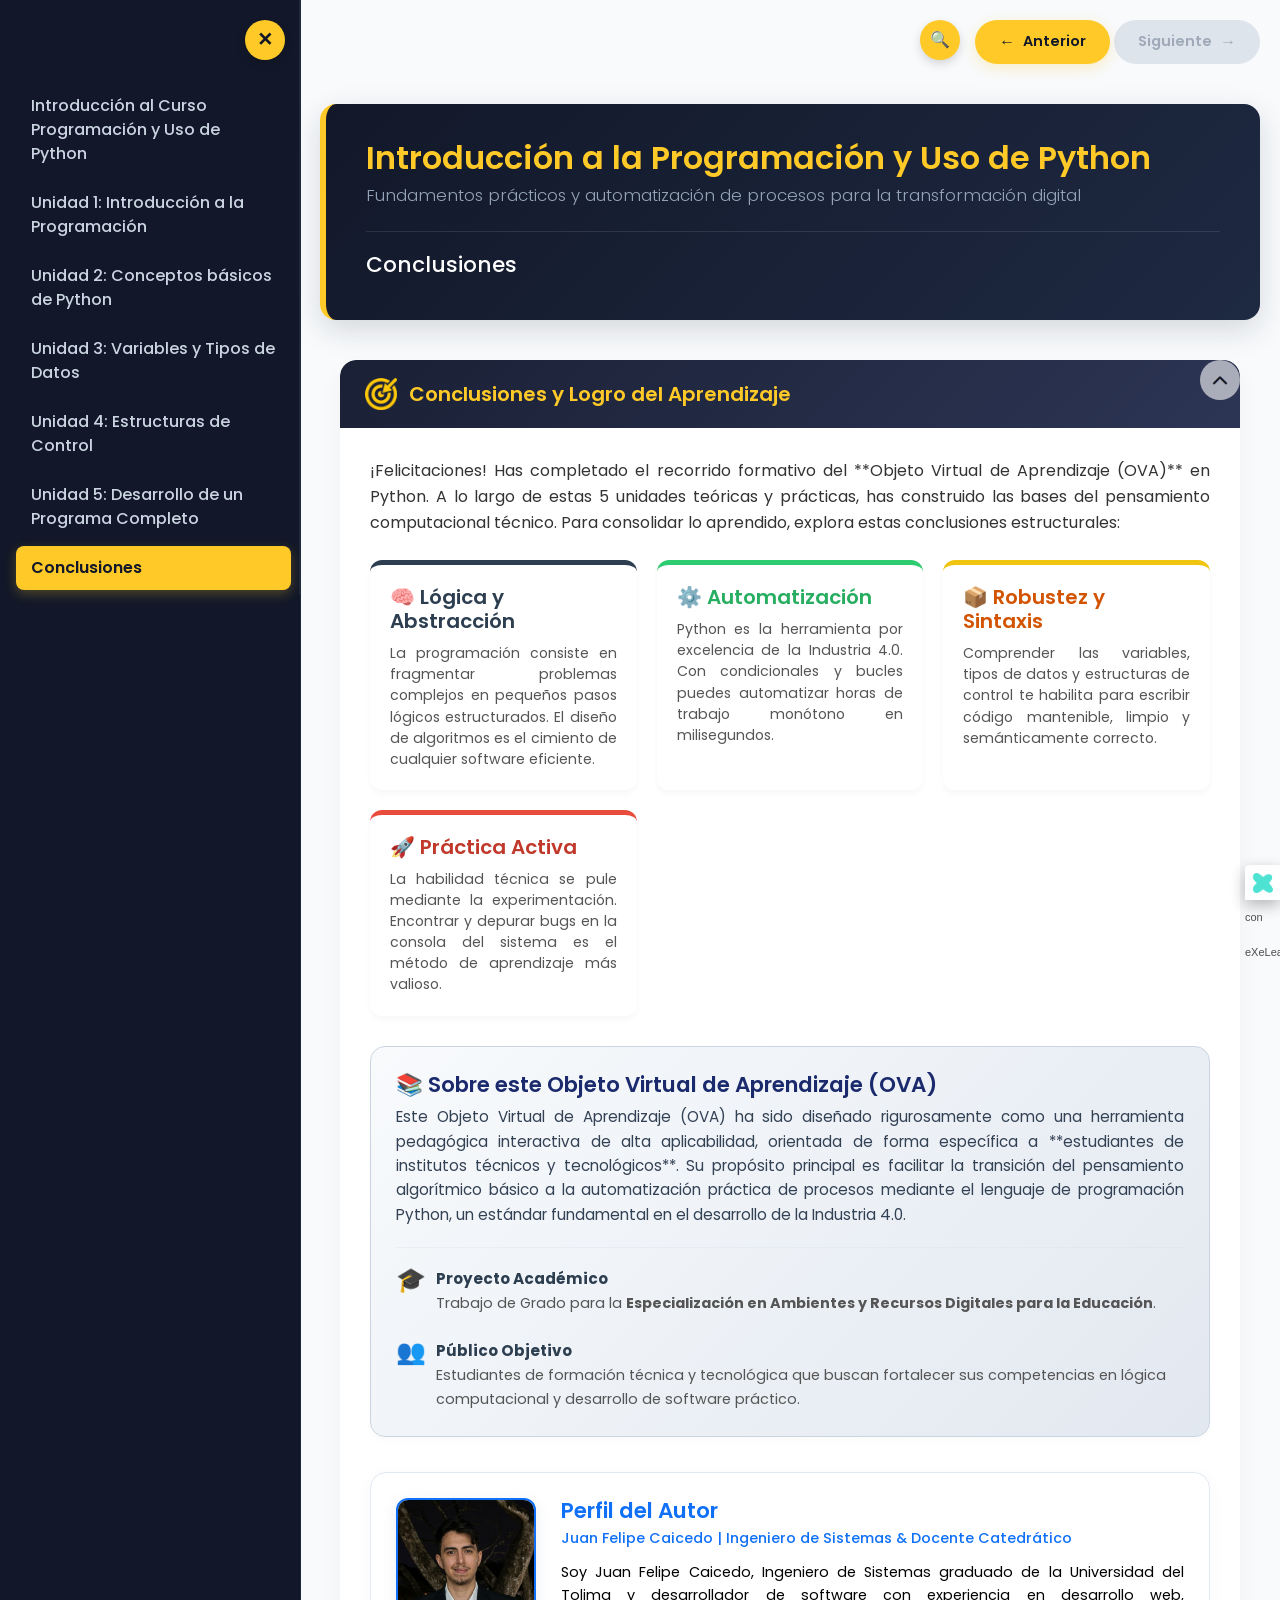
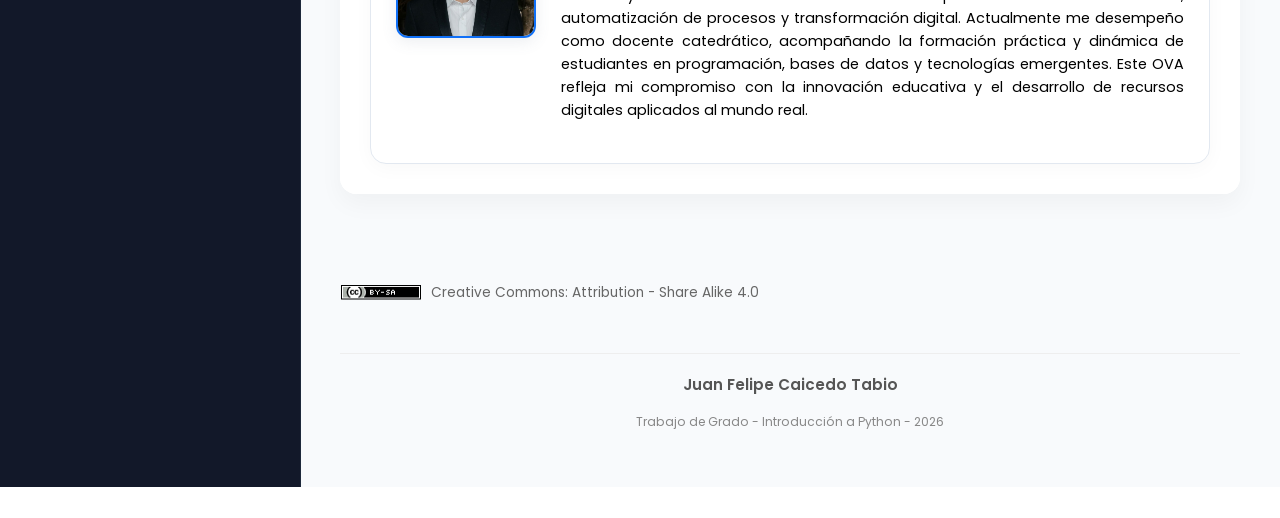
==== commit 6ecffaa5: "Corregido color de iconos, añadidos iconos y títulos en U4 y U5" ====
--- a/html/conclusiones-y-zona-de-retos.html
+++ b/html/conclusiones-y-zona-de-retos.html
@@ -236,7 +236,7 @@
                 <div class="box-icon exe-icon"> 
                     <img src="../theme/icons/objectives.png" alt="">
                 </div>
-                <h1 class="box-title">🎓 Conclusiones y Logro del Aprendizaje</h1>
+                <h1 class="box-title">Conclusiones y Logro del Aprendizaje</h1>
                 <button class="box-toggle box-toggle-on" title="Ocultar/Mostrar contenido"> <span>Ocultar/Mostrar contenido</span></button>
             </header>
             
--- a/theme/style.css
+++ b/theme/style.css
@@ -665,3 +665,339 @@
         padding-top: 1em;
     }
 }
+
+/* ==========================================================================
+   REDISEÑO FUTURISTA Y TECNOLÓGION (INSPIRADO EN PYTHON / TECH DEEP BLUE)
+   ========================================================================== */
+
+/* 1. Fondo de página y barra lateral simulada */
+.exe-content {
+    background-color: #f8fafc !important;
+}
+
+.exe-web-site .exe-content {
+    box-shadow: 
+        inset 300px 0 0 0 #121829,
+        inset 301px 0 0 0 #1e293b;
+    transition: box-shadow 0.3s ease;
+}
+
+/* Ocultar el fondo simulado de la barra lateral si el menú está cerrado */
+body.siteNav-off .exe-content {
+    box-shadow: none !important;
+}
+
+@media (max-width: 767.98px) {
+    .exe-web-site .exe-content {
+        box-shadow: 
+            inset 251px 0 0 0 #121829,
+            inset 252px 0 0 0 #1e293b;
+    }
+}
+
+@media (max-width: 575.98px) {
+    .exe-web-site .exe-content {
+        box-shadow: none !important;
+    }
+}
+
+/* 2. Barra de navegación lateral */
+#siteNav {
+    background: #121829 !important;
+    padding-top: 80px !important;
+    border-right: 1px solid #1e293b !important;
+}
+
+#siteNav a {
+    color: #cbd5e1 !important;
+    font-weight: 500;
+    margin: 4px 8px !important;
+    padding: 10px 15px !important;
+    transition: all 0.3s cubic-bezier(0.4, 0, 0.2, 1) !important;
+}
+
+#siteNav a:hover {
+    background: #1e2942 !important;
+    color: #ffffff !important;
+}
+
+#siteNav a.active {
+    background: #ffca28 !important; /* Amarillo Python */
+    color: #121829 !important;
+    font-weight: 600 !important;
+    box-shadow: 0 4px 12px rgba(255, 202, 40, 0.25) !important;
+}
+
+#siteNav a.highlighted-link {
+    color: #ffca28 !important;
+    background: #1e2942 !important;
+}
+
+/* 3. Banner del encabezado principal */
+.main-header {
+    background: linear-gradient(135deg, #121829 0%, #1e2942 100%) !important;
+    color: #ffffff !important;
+    padding: 35px 40px !important;
+    border-radius: 16px !important;
+    margin-bottom: 40px !important;
+    box-shadow: 0 10px 30px rgba(18, 24, 41, 0.15) !important;
+    border-left: 6px solid #ffca28 !important; /* Detalle amarillo */
+}
+
+.package-header .package-title {
+    color: #ffca28 !important;
+    font-size: 2rem !important;
+    font-weight: 600 !important;
+    margin: 0 0 8px 0 !important;
+    line-height: 1.2 !important;
+}
+
+.package-header .package-subtitle {
+    color: #94a3b8 !important;
+    font-size: 1.05rem !important;
+    margin: 0 !important;
+    font-weight: 300 !important;
+}
+
+.page-header .page-title {
+    color: #ffffff !important;
+    font-size: 1.35rem !important;
+    font-weight: 500 !important;
+    border-top: 1px solid rgba(255, 255, 255, 0.1) !important;
+    margin-top: 20px !important;
+    padding-top: 20px !important;
+}
+
+/* 4. Tarjetas de Contenido (iDevices) */
+.exe-content .box {
+    margin: 35px 0 !important;
+    border: none !important;
+    background-color: #ffffff !important;
+    box-shadow: 0 10px 25px rgba(0,0,0,0.04) !important;
+    border-radius: 16px !important;
+    overflow: hidden !important;
+}
+
+.exe-content .box-head {
+    background: linear-gradient(135deg, #1a2035 0%, #2c3554 100%) !important;
+    color: #ffffff !important;
+    padding: 18px 25px !important;
+    border-radius: 16px 16px 0 0 !important;
+    margin: 0 !important;
+    display: flex !important;
+    align-items: center !important;
+    gap: 12px !important;
+    border-bottom: none !important;
+    min-height: 60px !important;
+}
+
+.exe-content .box-title {
+    color: #ffca28 !important; /* Amarillo Python */
+    font-size: 1.25rem !important;
+    font-weight: 600 !important;
+    margin: 0 !important;
+    padding: 0 !important;
+    float: none !important;
+}
+
+.exe-export .box .box-icon img {
+    margin-right: 0 !important;
+    filter: brightness(0) invert(82%) sepia(28%) saturate(3025%) hue-rotate(352deg) brightness(104%) contrast(102%) !important; /* Iconos en amarillo */
+    width: 32px !important;
+    height: auto !important;
+}
+
+.exe-export .box .box-content {
+    background: #ffffff !important;
+    border: none !important;
+    padding: 30px !important;
+    border-radius: 0 0 16px 16px !important;
+}
+
+/* 5. Botones de Navegación Superior ("Anterior" / "Siguiente") - Side-by-Side a la Derecha */
+.nav-buttons .nav-button {
+    position: fixed !important;
+    top: 20px !important;
+    z-index: 999 !important;
+    background: #ffca28 !important; /* Amarillo */
+    color: #121829 !important;
+    border-radius: 30px !important;
+    width: auto !important;
+    height: auto !important;
+    padding: 10px 24px !important;
+    display: inline-flex !important;
+    align-items: center !important;
+    justify-content: center !important;
+    box-shadow: 0 4px 15px rgba(255, 202, 40, 0.25) !important;
+    border: none !important;
+    text-decoration: none !important;
+    font-size: 0.9em !important;
+    font-weight: 600 !important;
+    transition: all 0.3s cubic-bezier(0.4, 0, 0.2, 1) !important;
+}
+
+.nav-buttons .nav-button:hover,
+.nav-buttons .nav-button:focus {
+    background: #ffd54f !important;
+    transform: translateY(-2px) !important;
+    box-shadow: 0 6px 20px rgba(255, 202, 40, 0.4) !important;
+}
+
+.nav-buttons span.nav-button {
+    background: #cbd5e1 !important;
+    color: #64748b !important;
+    box-shadow: none !important;
+    cursor: not-allowed !important;
+    opacity: 0.6 !important;
+}
+
+.nav-buttons span.nav-button:hover {
+    transform: none !important;
+    box-shadow: none !important;
+}
+
+.nav-buttons .nav-button-left {
+    right: 170px !important; /* Lado a lado */
+    left: auto !important;
+}
+
+.nav-buttons .nav-button-right {
+    right: 20px !important;
+    left: auto !important;
+}
+
+/* Mostrar texto "Anterior" y "Siguiente" */
+.nav-buttons .nav-button span {
+    position: static !important;
+    clip: auto !important;
+    display: inline-block !important;
+    color: inherit !important;
+    font-weight: 600 !important;
+}
+
+/* Flechas con pseudo-elementos */
+.nav-buttons .nav-button-left::before {
+    content: "←";
+    margin-right: 8px;
+    font-weight: bold;
+    font-size: 1.1em;
+}
+
+.nav-buttons .nav-button-right::after {
+    content: "→";
+    margin-left: 8px;
+    font-weight: bold;
+    font-size: 1.1em;
+}
+
+/* 6. Botones Toggler (Menú y Buscador) */
+button.toggler {
+    background: #ffca28 !important;
+    color: #121829 !important;
+    border-radius: 50% !important;
+    box-shadow: 0 4px 10px rgba(0,0,0,0.15) !important;
+    transition: all 0.3s ease !important;
+}
+
+button.toggler:hover {
+    background-color: #ffd54f !important;
+    transform: scale(1.05) !important;
+}
+
+button#siteNavToggler {
+    left: 245px !important; /* Al borde del menú abierto */
+    top: 20px !important;
+    z-index: 1000 !important;
+    display: inline-flex !important;
+    align-items: center;
+    justify-content: center;
+    font-size: 1.2em !important;
+    border: none !important;
+}
+
+body.siteNav-off button#siteNavToggler {
+    left: 20px !important; /* Al borde izquierdo con menú cerrado */
+}
+
+/* Iconos dinámicos de texto para los botones del menú y buscador */
+button#siteNavToggler::before {
+    content: "✕" !important; /* Equis para cerrar cuando está abierto */
+    font-weight: bold !important;
+}
+
+body.siteNav-off button#siteNavToggler::before {
+    content: "☰" !important; /* Hamburguesa para abrir cuando está cerrado */
+    font-weight: bold !important;
+}
+
+button#searchBarTogger {
+    left: auto !important;
+    right: 320px !important; /* Colocado a la izquierda de los botones de navegación */
+    top: 20px !important;
+    z-index: 1000 !important;
+    display: inline-flex !important;
+    align-items: center;
+    justify-content: center;
+}
+
+button#searchBarTogger::before {
+    content: "🔍" !important;
+    font-size: 1em !important;
+}
+
+/* Ajustes de espacio de la página para acomodar los nuevos botones arriba */
+.exe-web-site main.page {
+    padding-top: 6.5em !important;
+}
+
+/* Asegurar que las tarjetas iDevice de Bootstrap tengan bordes y relleno adecuados */
+.exe-content .iDevice {
+    border: none !important;
+    box-shadow: 0 10px 25px rgba(0,0,0,0.04) !important;
+    border-radius: 16px !important;
+    background-color: #ffffff !important;
+}
+
+.exe-content .iDevice_wrapper {
+    margin-bottom: 35px !important;
+}
+
+@media (max-width: 767.98px) {
+    button#siteNavToggler {
+        left: 210px !important;
+    }
+    
+    body.siteNav-off button#siteNavToggler {
+        left: 20px !important;
+    }
+}
+
+@media (max-width: 575.98px) {
+    .exe-web-site .exe-content {
+        box-shadow: none !important;
+    }
+    
+    button#siteNavToggler {
+        position: absolute !important;
+        left: 20px !important;
+        top: 20px !important;
+    }
+    
+    .nav-buttons .nav-button-left {
+        position: absolute !important;
+        right: 150px !important;
+        left: auto !important;
+    }
+    
+    .nav-buttons .nav-button-right {
+        position: absolute !important;
+        right: 20px !important;
+        left: auto !important;
+    }
+    
+    button#searchBarTogger {
+        position: absolute !important;
+        right: 280px !important;
+        left: auto !important;
+    }
+}
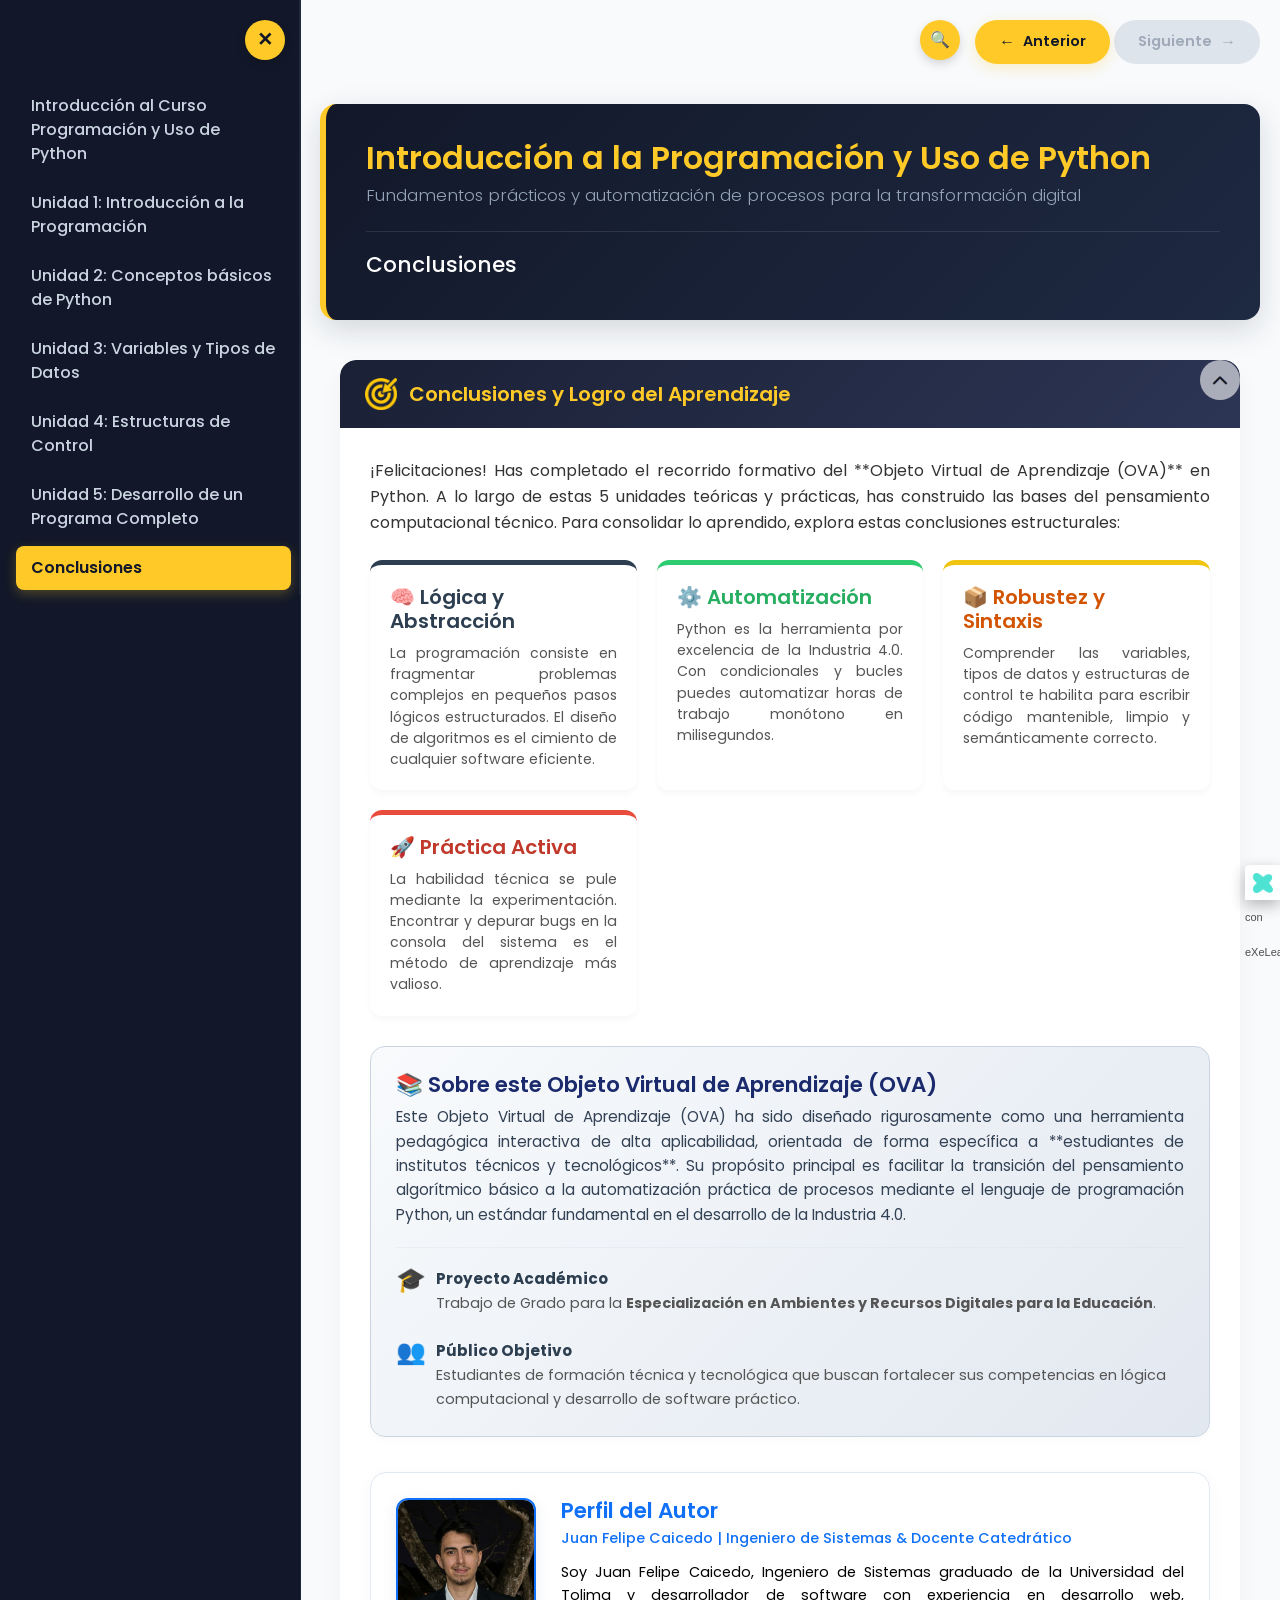
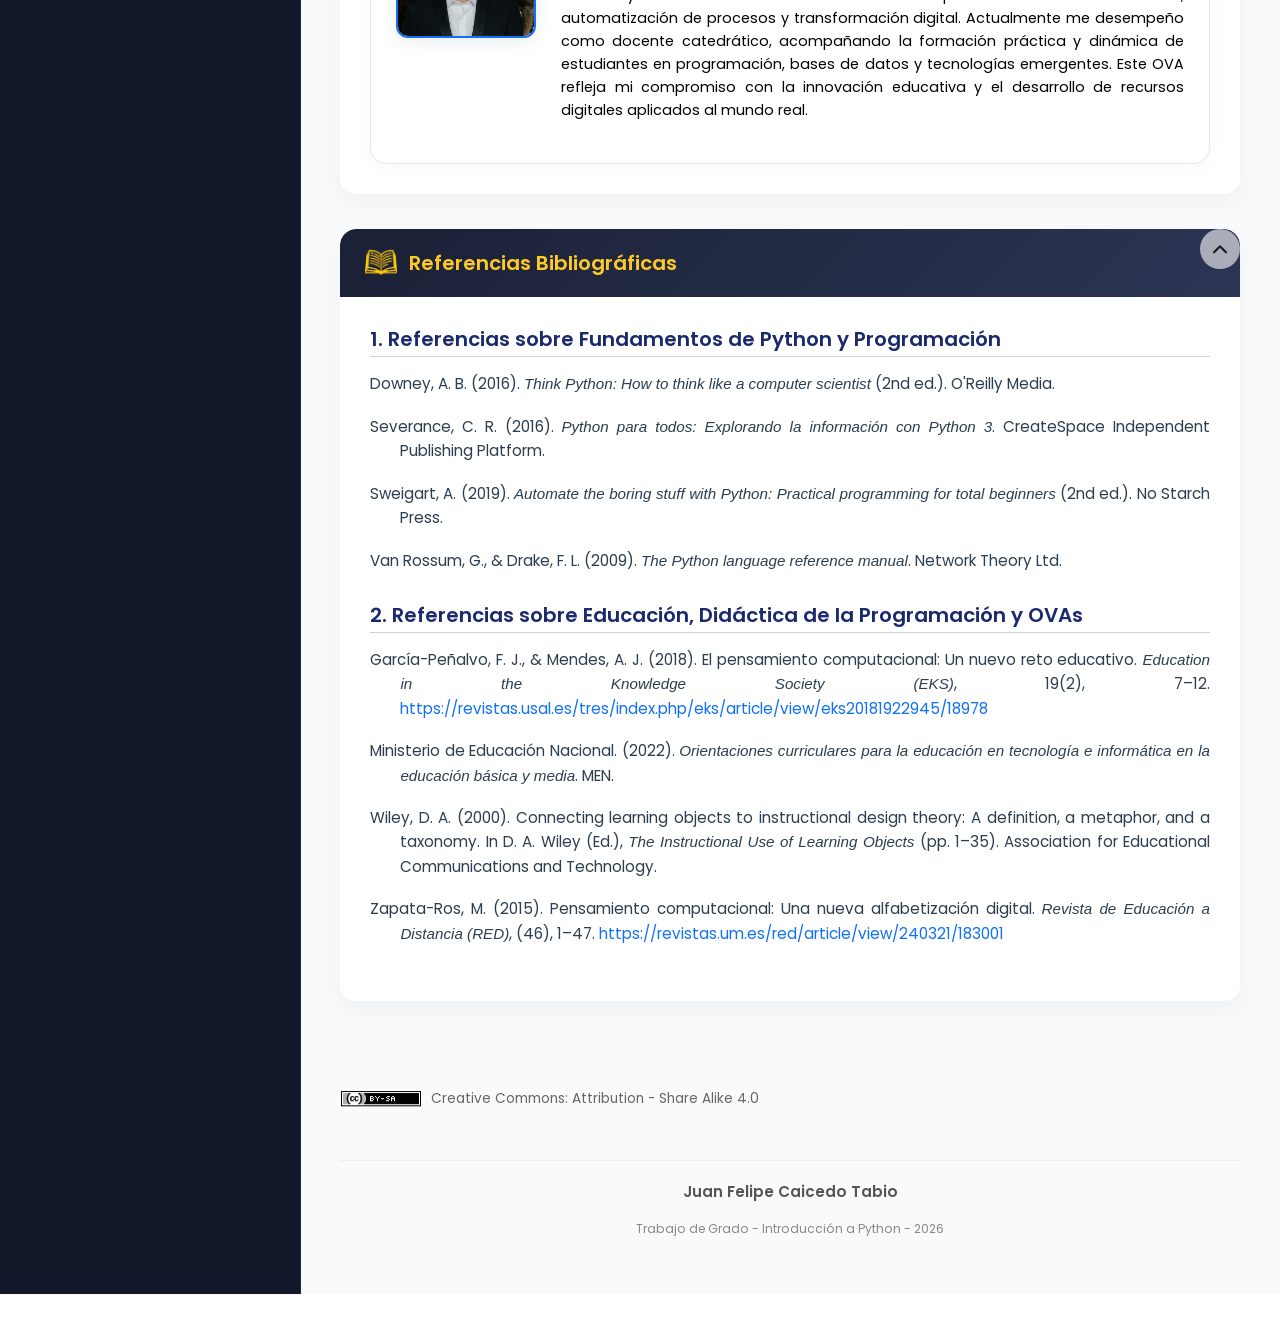
==== commit daaf18f7: "docs: agregar seccion de referencias bibliograficas en formato APA" ====
--- a/html/conclusiones-y-zona-de-retos.html
+++ b/html/conclusiones-y-zona-de-retos.html
@@ -203,6 +203,34 @@
         }
     }
 
+    /* Sangría Francesa para Bibliografía APA */
+    .bibliografia-item {
+        padding-left: 2em;
+        text-indent: -2em;
+        margin-bottom: 1.2em;
+        text-align: justify;
+        line-height: 1.6;
+        font-size: 0.95em;
+        color: #2c3e50;
+    }
+    .bibliografia-item a {
+        color: #1070f7;
+        text-decoration: none;
+    }
+    .bibliografia-item a:hover {
+        text-decoration: underline;
+    }
+    .bibliografia-seccion {
+        margin-bottom: 25px;
+    }
+    .bibliografia-seccion-titulo {
+        font-size: 1.1em;
+        font-weight: 600;
+        color: #1a2a6c;
+        margin-bottom: 15px;
+        border-bottom: 1px solid #cbd5e1;
+        padding-bottom: 5px;
+    }
 </style>
 </head>
 <body class="exe-export exe-web-site" lang="es">
@@ -305,7 +333,53 @@
                         </div>
                     </div>
                 </div>
-
+            </div>
+        </article>
+
+        <!-- iDevice: Referencias Bibliográficas -->
+        <article id="idevice-referencias" class="box"> 
+            <header class="box-head"> 
+                <div class="box-icon exe-icon"> 
+                    <img src="../theme/icons/book.png" alt="">
+                </div>
+                <h1 class="box-title">Referencias Bibliográficas </h1>
+                <button class="box-toggle box-toggle-on" title="Ocultar/Mostrar contenido"> <span>Ocultar/Mostrar contenido</span></button>
+            </header>
+            
+            <div class="box-content">
+                <div class="bibliografia-seccion">
+                    <h4 class="bibliografia-seccion-titulo">1. Referencias sobre Fundamentos de Python y Programación</h4>
+                    
+                    <div class="bibliografia-item">
+                        Downey, A. B. (2016). <em>Think Python: How to think like a computer scientist</em> (2nd ed.). O'Reilly Media.
+                    </div>
+                    <div class="bibliografia-item">
+                        Severance, C. R. (2016). <em>Python para todos: Explorando la información con Python 3</em>. CreateSpace Independent Publishing Platform.
+                    </div>
+                    <div class="bibliografia-item">
+                        Sweigart, A. (2019). <em>Automate the boring stuff with Python: Practical programming for total beginners</em> (2nd ed.). No Starch Press.
+                    </div>
+                    <div class="bibliografia-item">
+                        Van Rossum, G., & Drake, F. L. (2009). <em>The Python language reference manual</em>. Network Theory Ltd.
+                    </div>
+                </div>
+
+                <div class="bibliografia-seccion" style="margin-top: 30px;">
+                    <h4 class="bibliografia-seccion-titulo">2. Referencias sobre Educación, Didáctica de la Programación y OVAs</h4>
+                    
+                    <div class="bibliografia-item">
+                        García-Peñalvo, F. J., & Mendes, A. J. (2018). El pensamiento computacional: Un nuevo reto educativo. <em>Education in the Knowledge Society (EKS)</em>, 19(2), 7–12. <a href="https://revistas.usal.es/tres/index.php/eks/article/view/eks20181922945/18978" target="_blank" rel="noopener">https://revistas.usal.es/tres/index.php/eks/article/view/eks20181922945/18978</a>
+                    </div>
+                    <div class="bibliografia-item">
+                        Ministerio de Educación Nacional. (2022). <em>Orientaciones curriculares para la educación en tecnología e informática en la educación básica y media</em>. MEN.
+                    </div>
+                    <div class="bibliografia-item">
+                        Wiley, D. A. (2000). Connecting learning objects to instructional design theory: A definition, a metaphor, and a taxonomy. In D. A. Wiley (Ed.), <em>The Instructional Use of Learning Objects</em> (pp. 1–35). Association for Educational Communications and Technology.
+                    </div>
+                    <div class="bibliografia-item">
+                        Zapata-Ros, M. (2015). Pensamiento computacional: Una nueva alfabetización digital. <em>Revista de Educación a Distancia (RED)</em>, (46), 1–47. <a href="https://revistas.um.es/red/article/view/240321/183001" target="_blank" rel="noopener">https://revistas.um.es/red/article/view/240321/183001</a>
+                    </div>
+                </div>
             </div>
         </article>
 
